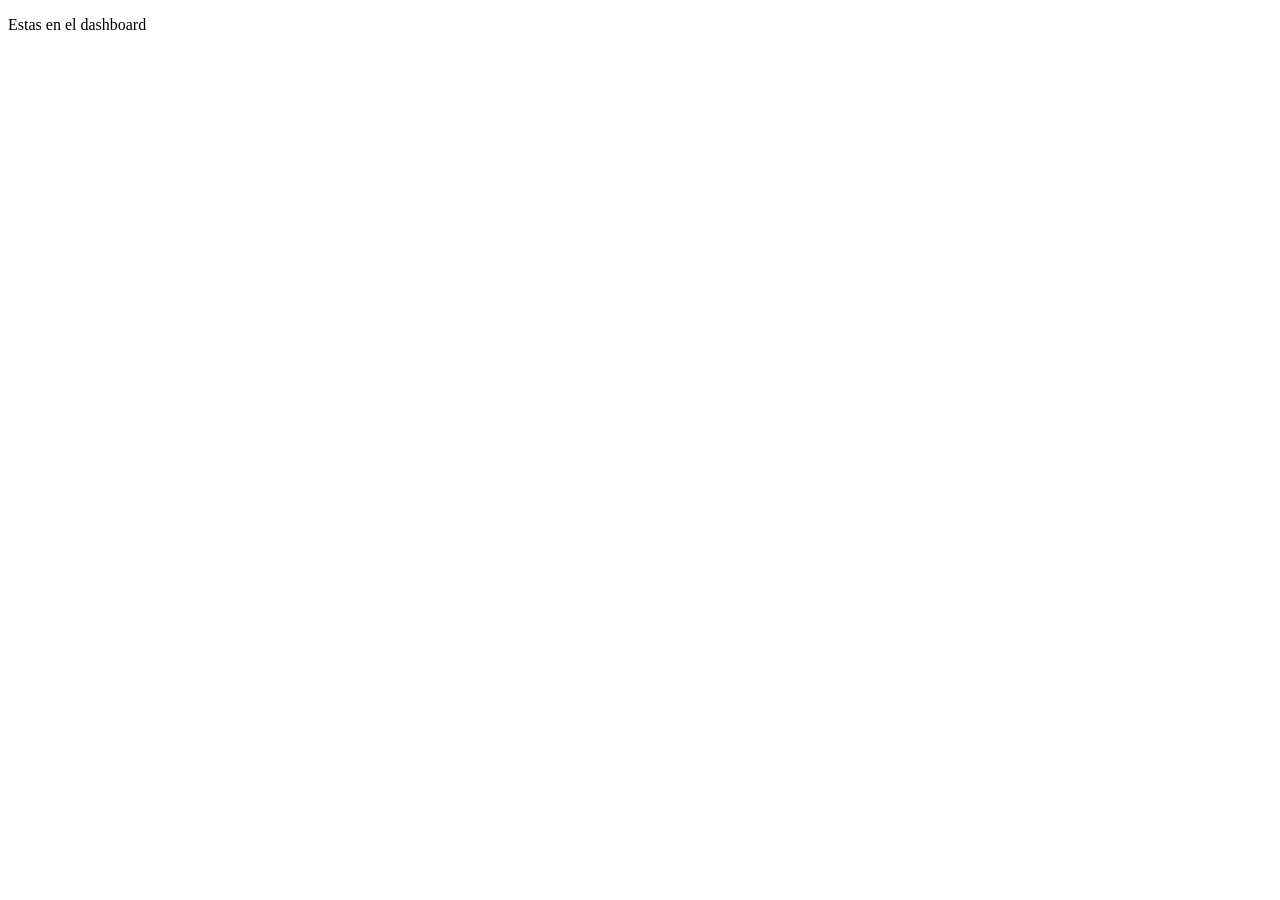
==== dashboard.html @ ca6239c1 "primer commit" ====
<!DOCTYPE html>
<html lang="en">
<head>
    <meta charset="UTF-8">
    <meta name="viewport" content="width=device-width, initial-scale=1.0">
    <title>Document</title>
</head>
<body>
    <p>Estas en el dashboard</p>
</body>
</html>
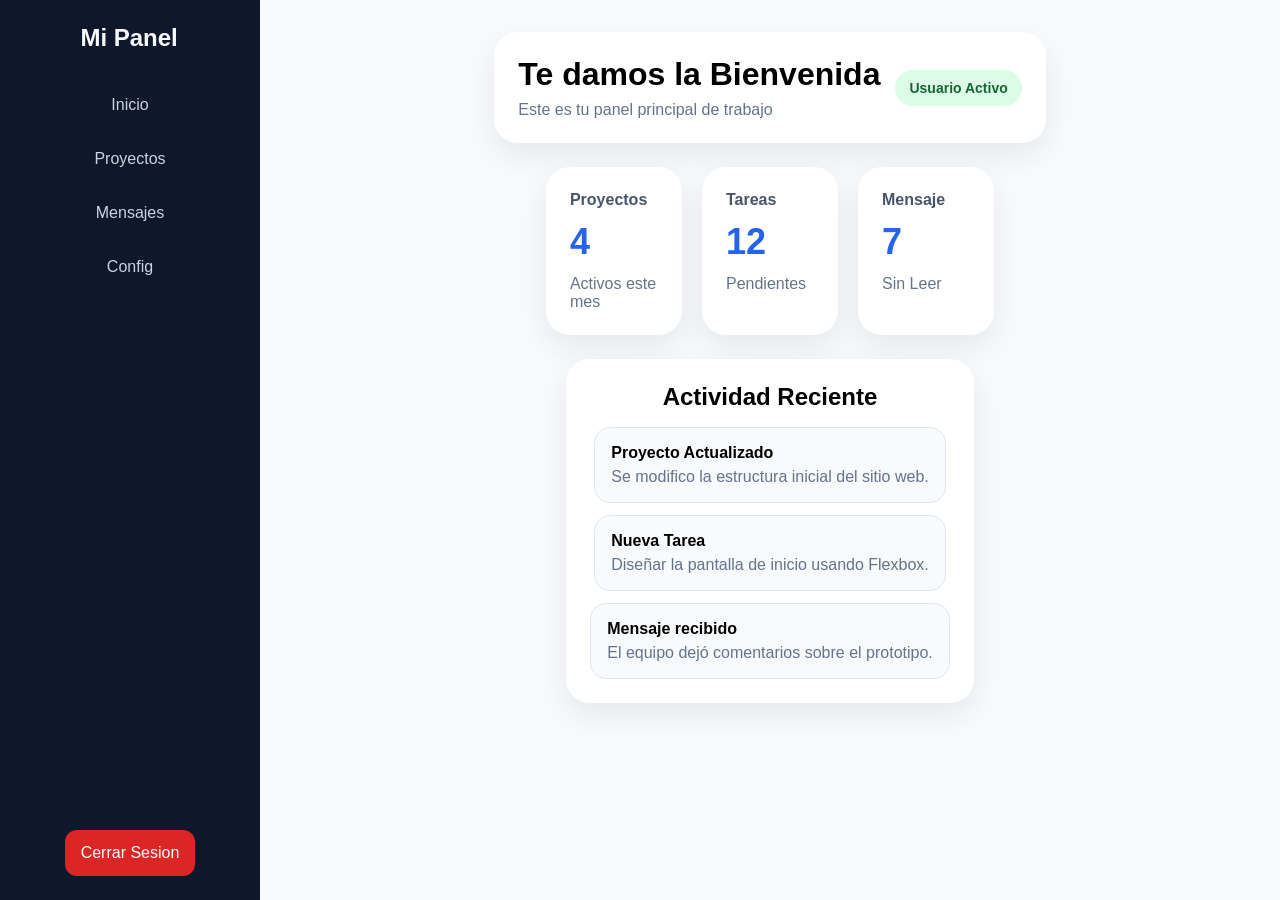
==== commit 96f6eb4d: "[feat] Se agrego el dashboard.html y sus estilos en style.css" ====
--- a/dashboard.html
+++ b/dashboard.html
@@ -1,11 +1,83 @@
 <!DOCTYPE html>
-<html lang="en">
+<html lang="es">
 <head>
     <meta charset="UTF-8">
     <meta name="viewport" content="width=device-width, initial-scale=1.0">
-    <title>Document</title>
+    <title>Dashboard | Panel Principal</title>
+    <link rel="stylesheet" href="style.css">
 </head>
 <body>
-    <p>Estas en el dashboard</p>
+    <main class="dashboard-page">
+        <aside class="sidebar">
+            <div>
+                <h2>Mi Panel</h2>
+                <nav class="menu">
+                    <a href="#">Inicio</a>
+                    <a href="#">Proyectos</a>
+                    <a href="#">Mensajes</a>
+                    <a href="#">Config</a>
+                </nav>
+            </div>
+            <a class="logout-link" href="index.html">
+                Cerrar Sesion
+            </a>
+        </aside>
+        <section class="dashboard-content">
+
+            <header class="dashboard-header">
+                <div>
+                    <h1>Te damos la Bienvenida</h1>
+                    <p>Este es tu panel principal de trabajo</p>
+                </div>
+                <span class="user-badge">
+                    Usuario Activo
+                </span>
+            </header>
+
+            <section class="summary-cards">
+
+                <article class="summary-card">
+                    <h3>Proyectos</h3>
+                    <p class="summary-number">4</p>
+                    <span>Activos este mes</span>
+                </article>
+
+                <article class="summary-card">
+                    <h3>Tareas</h3>
+                    <p class="summary-number">12</p>
+                    <span>Pendientes</span>
+                </article>
+
+                <article class="summary-card">
+                    <h3>Mensaje</h3>
+                    <p class="summary-number">7</p>
+                    <span>Sin Leer</span>
+                </article>
+
+            </section>
+
+            <section class="activity-panel">
+                <h2>Actividad Reciente</h2>
+                <div class="activity-list">
+                    <article class="activity-item">
+                        <strong>Proyecto Actualizado</strong>
+                        <p>Se modifico la estructura inicial del sitio web.</p>
+                    </article>
+
+                    <article class="activity-item">
+                        <strong>Nueva Tarea</strong>
+                        <p>Diseñar la pantalla de inicio usando Flexbox.</p>
+                    </article>
+
+                    <article class="activity-item">
+                        <strong>Mensaje recibido</strong>
+                        <p>El equipo dejó comentarios sobre el prototipo.</p>
+                    </article>
+                </div>
+
+            </section>
+
+        </section>
+    </main>
 </body>
 </html>
--- a/style.css
+++ b/style.css
@@ -0,0 +1,291 @@
+@import url('https://fonts.googleapis.com/css2?family=Roboto:ital,wght@0,100..900;1,100..900&display=swap');
+
+* {
+    margin: 0 auto;
+    box-sizing: border-box;
+}
+
+body {
+    font-family: "Roboto", sans-serif;
+    background: #0f172a;
+}
+
+.login-page {
+    min-height: 100vh;
+
+    display: flex;
+    justify-content: center;
+    align-items: center;
+
+    padding: 24px;
+
+    background: radial-gradient(circle at top, #1e40af, transparent 35%);
+}
+
+.login-card {
+    width: 100%;
+    max-width: 420px;
+
+    padding: 32px;
+    
+    background: #fff;
+
+    border-radius: 24px;
+
+    box-shadow: 0 24px 60px rgba(0, 0, 0, 0.35);
+
+    display: flex;
+    flex-direction: column;
+    gap: 20px;
+}
+
+.login-card h1 {
+    font-size: 32px;
+    text-align: center;
+}
+
+.login-description {
+    color: #64748b;
+    text-align: center;
+    line-height: 1.5;
+}
+
+.login-form {
+    display: flex;
+    flex-direction: column;
+    gap: 16px;
+}
+
+.form-group {
+    display: flex;
+    flex-direction: column;
+    gap: 8px;
+}
+
+label {
+    font-size: 14px;
+    font-weight: bold;
+    color: #334155;
+}
+
+input {
+    width: 100%;
+    padding: 12px 14px;
+    border: 1px solid #cbd5e1;
+    border-radius: 12px;
+
+    font-size: 16px;
+}
+
+input:focus {
+    outline: none;
+    border-color: #2563eb;
+    box-shadow: 0 0 0 4px rgba(37, 99, 235, 0.15);
+}
+
+button {
+    padding: 14px 16px;
+
+    border: none;
+    border-radius: 12px;
+
+    background: #2563eb;
+    color: #ffffff;
+
+    font-size: 16px;
+    font-weight: bold;
+
+    cursor: pointer;
+
+    transition: 
+        background 0.2s ease,
+        transform 0.2s ease;
+}
+
+button:hover {
+    background: #1d4ed8;
+
+    transform: translateY(-2px);
+}
+
+button:active {
+    transform: scale(0.98);
+}
+
+/* ==============================
+   DASHBOARD
+   ==============================*/
+
+.dashboard-page {
+    min-height: 100vh;
+
+    display: flex;
+
+    background: #f8fafc;
+}
+
+.sidebar {
+    width: 260px;
+    padding: 24px;
+    background: #0f172a;
+    color: #f8fafc;
+    display: flex;
+    flex-direction: column;
+    justify-content: space-between;
+}
+
+.sidebar h2 {
+    margin-bottom: 32px;
+    font-size: 24px;
+}
+
+.menu {
+    display: flex;
+    flex-direction: column;
+    gap: 12px;
+}
+
+.menu a {
+    padding: 12px 14px;
+    text-decoration: none;
+    color: #cbd5e1;
+
+    border-radius: 12px;
+
+    transition: 
+        color 0.2s ease,
+        background 0.2s ease;
+}
+
+.menu a:hover {
+    color: #ffffff;
+    background: rgba(148, 163, 184, 0.16);
+}
+
+.logout-link {
+    padding: 14px 16px;
+    background: #dc2626;
+    color: #ffffff;
+    text-decoration: none;
+    border-radius: 12px;
+
+    transition:
+        background 0.2s ease,
+        transform 0.2s ease;
+}
+
+.logout-link:hover {
+    background: rgba(148, 163, 184, 0.16);
+    transform: translateY(-2px);
+}
+
+.dashboard-content {
+    flex: 1;
+    padding: 32px;
+    display: flex;
+    flex-direction: column;
+    gap: 24px;
+}
+
+.dashboard-header {
+    padding: 24px;
+
+    background: #ffffff;
+
+    box-shadow: 0 12px 32px rgba(15, 23, 42, 0.08);
+
+    border-radius: 24px;
+
+    display: flex;
+    justify-content: space-between;
+    align-items: center;
+    gap: 15px;
+}
+
+.dashboard-header h1 {
+    font-size: 32px;
+    margin-bottom: 8px;
+}
+
+.dashboard-header p {
+    color: #64748b;
+}
+
+.user-badge {
+    padding: 10px 14px;
+    background: #dcfce7;
+    color: #166534;
+
+    border-radius: 999px;
+
+    font-size: 14px;
+    font-weight: bold;
+    white-space: nowrap;
+}
+
+.summary-cards {
+    display: flex;
+    gap: 20px;
+}
+
+.summary-card {
+    flex: 1;
+
+    padding: 24px;
+
+    background: #ffffff;
+
+    border-radius: 24px;
+
+    box-shadow: 0 12px 32px rgba(15, 23, 42, 0.08);
+}
+
+.summary-card h3 {
+    color: #475569;
+    font-size: 16px;
+}
+
+.summary-number {
+    margin: 12px 0;
+    font-size: 36px;
+    font-weight: bold;
+    color: #2563eb
+}
+
+.summary-card span {
+    color: #64748b;
+    font-size: 16px;
+}
+
+.activity-panel {
+    padding: 24px;
+
+    background: #ffffff;
+
+    border-radius: 24px;
+
+    box-shadow: 0 12px 32px rgba(15, 23, 42, 0.08);
+
+    display: flex;
+    flex-direction: column;
+    gap: 16px;
+}
+
+.activity-list {
+    display: flex;
+    flex-direction: column;
+    gap: 12px;
+}
+
+.activity-item {
+    padding: 16px;
+    background: #f8fafc;
+    border: 1px solid #e2e8f0;
+    border-radius: 16px;
+}
+
+.activity-item p {
+    margin-top: 6px;
+
+    color: #64748b;
+}
